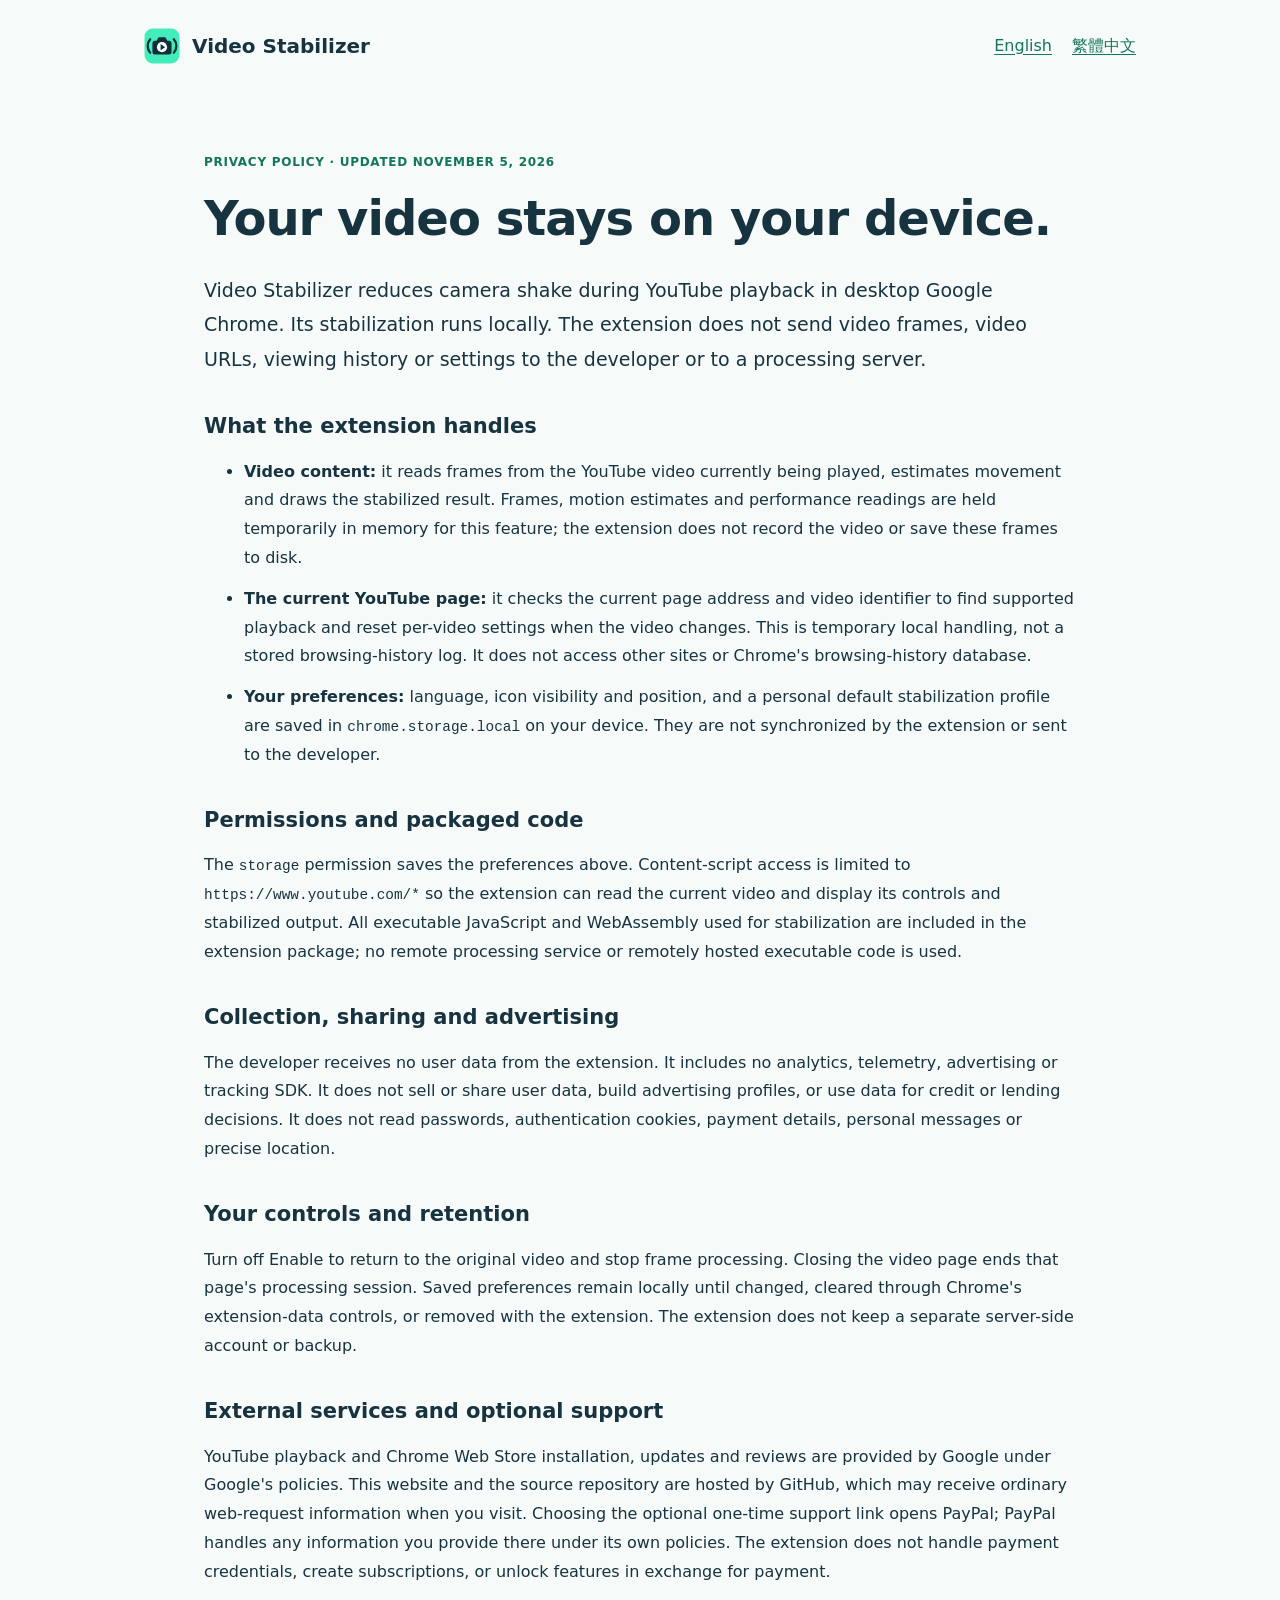
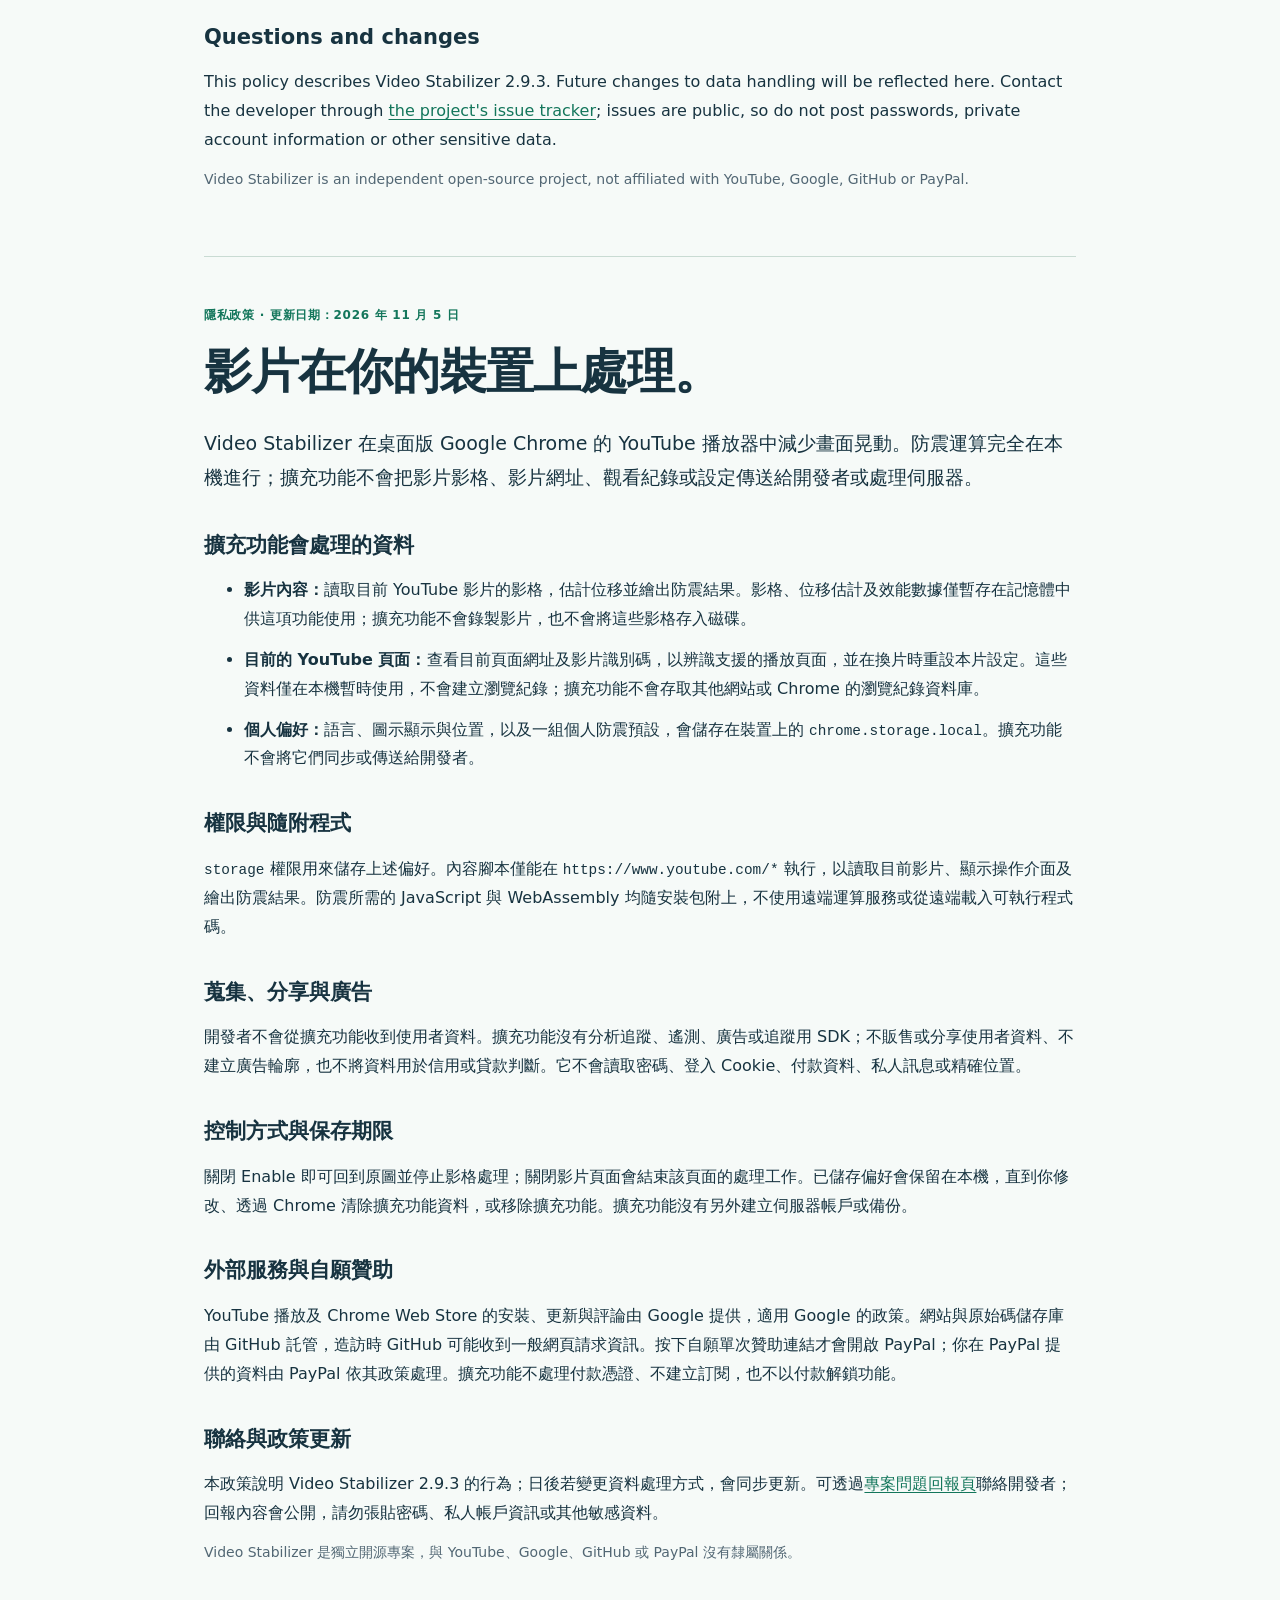
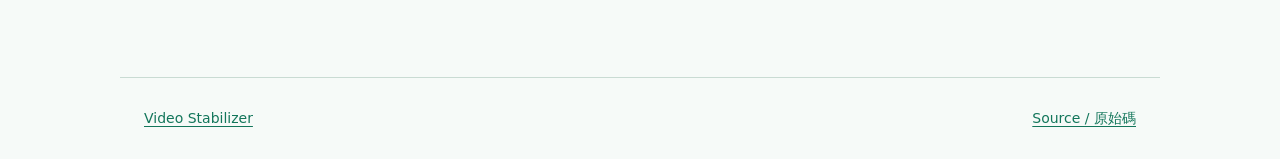
==== privacy.html @ 7af062e0 "Add privacy policy for Chrome Web Store submission Publish the English and Traditional Chinese priva" ====
<!doctype html>
<html lang="en">
<head>
  <meta charset="utf-8"><meta name="viewport" content="width=device-width,initial-scale=1">
  <meta name="description" content="Video Stabilizer privacy policy: video frames are processed locally, with no upload to the developer.">
  <meta name="referrer" content="no-referrer">
  <meta http-equiv="Content-Security-Policy" content="default-src 'none'; style-src 'self'; img-src 'self'; base-uri 'none'; form-action 'none'">
  <title>Video Stabilizer — Privacy / 隱私政策</title>
  <link rel="icon" href="icon.svg" type="image/svg+xml"><link rel="stylesheet" href="privacy.css">
</head>
<body>
  <header><a class="brand" href="index.html"><img src="icon.svg" width="36" height="36" alt="">Video Stabilizer</a><nav aria-label="Languages"><a href="#english">English</a><a href="#chinese" lang="zh-Hant">繁體中文</a></nav></header>
  <main>
    <article id="english" lang="en">
      <p class="eyebrow">PRIVACY POLICY · UPDATED NOVEMBER 5, 2026</p>
      <h1>Your video stays on your device.</h1>
      <p class="lead">Video Stabilizer reduces camera shake during YouTube playback in desktop Google Chrome. Its stabilization runs locally. The extension does not send video frames, video URLs, viewing history or settings to the developer or to a processing server.</p>
      <h2>What the extension handles</h2>
      <ul>
        <li><strong>Video content:</strong> it reads frames from the YouTube video currently being played, estimates movement and draws the stabilized result. Frames, motion estimates and performance readings are held temporarily in memory for this feature; the extension does not record the video or save these frames to disk.</li>
        <li><strong>The current YouTube page:</strong> it checks the current page address and video identifier to find supported playback and reset per-video settings when the video changes. This is temporary local handling, not a stored browsing-history log. It does not access other sites or Chrome's browsing-history database.</li>
        <li><strong>Your preferences:</strong> language, icon visibility and position, and a personal default stabilization profile are saved in <code>chrome.storage.local</code> on your device. They are not synchronized by the extension or sent to the developer.</li>
      </ul>
      <h2>Permissions and packaged code</h2>
      <p>The <code>storage</code> permission saves the preferences above. Content-script access is limited to <code>https://www.youtube.com/*</code> so the extension can read the current video and display its controls and stabilized output. All executable JavaScript and WebAssembly used for stabilization are included in the extension package; no remote processing service or remotely hosted executable code is used.</p>
      <h2>Collection, sharing and advertising</h2>
      <p>The developer receives no user data from the extension. It includes no analytics, telemetry, advertising or tracking SDK. It does not sell or share user data, build advertising profiles, or use data for credit or lending decisions. It does not read passwords, authentication cookies, payment details, personal messages or precise location.</p>
      <h2>Your controls and retention</h2>
      <p>Turn off Enable to return to the original video and stop frame processing. Closing the video page ends that page's processing session. Saved preferences remain locally until changed, cleared through Chrome's extension-data controls, or removed with the extension. The extension does not keep a separate server-side account or backup.</p>
      <h2>External services and optional support</h2>
      <p>YouTube playback and Chrome Web Store installation, updates and reviews are provided by Google under Google's policies. This website and the source repository are hosted by GitHub, which may receive ordinary web-request information when you visit. Choosing the optional one-time support link opens PayPal; PayPal handles any information you provide there under its own policies. The extension does not handle payment credentials, create subscriptions, or unlock features in exchange for payment.</p>
      <h2>Questions and changes</h2>
      <p>This policy describes Video Stabilizer 2.9.3. Future changes to data handling will be reflected here. Contact the developer through <a href="https://github.com/Trumah/YouTube-Steady/issues" rel="noreferrer">the project's issue tracker</a>; issues are public, so do not post passwords, private account information or other sensitive data.</p>
      <p class="note">Video Stabilizer is an independent open-source project, not affiliated with YouTube, Google, GitHub or PayPal.</p>
    </article>
    <article id="chinese" lang="zh-Hant">
      <p class="eyebrow">隱私政策 · 更新日期：2026 年 11 月 5 日</p>
      <h1>影片在你的裝置上處理。</h1>
      <p class="lead">Video Stabilizer 在桌面版 Google Chrome 的 YouTube 播放器中減少畫面晃動。防震運算完全在本機進行；擴充功能不會把影片影格、影片網址、觀看紀錄或設定傳送給開發者或處理伺服器。</p>
      <h2>擴充功能會處理的資料</h2>
      <ul>
        <li><strong>影片內容：</strong>讀取目前 YouTube 影片的影格，估計位移並繪出防震結果。影格、位移估計及效能數據僅暫存在記憶體中供這項功能使用；擴充功能不會錄製影片，也不會將這些影格存入磁碟。</li>
        <li><strong>目前的 YouTube 頁面：</strong>查看目前頁面網址及影片識別碼，以辨識支援的播放頁面，並在換片時重設本片設定。這些資料僅在本機暫時使用，不會建立瀏覽紀錄；擴充功能不會存取其他網站或 Chrome 的瀏覽紀錄資料庫。</li>
        <li><strong>個人偏好：</strong>語言、圖示顯示與位置，以及一組個人防震預設，會儲存在裝置上的 <code>chrome.storage.local</code>。擴充功能不會將它們同步或傳送給開發者。</li>
      </ul>
      <h2>權限與隨附程式</h2>
      <p><code>storage</code> 權限用來儲存上述偏好。內容腳本僅能在 <code>https://www.youtube.com/*</code> 執行，以讀取目前影片、顯示操作介面及繪出防震結果。防震所需的 JavaScript 與 WebAssembly 均隨安裝包附上，不使用遠端運算服務或從遠端載入可執行程式碼。</p>
      <h2>蒐集、分享與廣告</h2>
      <p>開發者不會從擴充功能收到使用者資料。擴充功能沒有分析追蹤、遙測、廣告或追蹤用 SDK；不販售或分享使用者資料、不建立廣告輪廓，也不將資料用於信用或貸款判斷。它不會讀取密碼、登入 Cookie、付款資料、私人訊息或精確位置。</p>
      <h2>控制方式與保存期限</h2>
      <p>關閉 Enable 即可回到原圖並停止影格處理；關閉影片頁面會結束該頁面的處理工作。已儲存偏好會保留在本機，直到你修改、透過 Chrome 清除擴充功能資料，或移除擴充功能。擴充功能沒有另外建立伺服器帳戶或備份。</p>
      <h2>外部服務與自願贊助</h2>
      <p>YouTube 播放及 Chrome Web Store 的安裝、更新與評論由 Google 提供，適用 Google 的政策。網站與原始碼儲存庫由 GitHub 託管，造訪時 GitHub 可能收到一般網頁請求資訊。按下自願單次贊助連結才會開啟 PayPal；你在 PayPal 提供的資料由 PayPal 依其政策處理。擴充功能不處理付款憑證、不建立訂閱，也不以付款解鎖功能。</p>
      <h2>聯絡與政策更新</h2>
      <p>本政策說明 Video Stabilizer 2.9.3 的行為；日後若變更資料處理方式，會同步更新。可透過<a href="https://github.com/Trumah/YouTube-Steady/issues" rel="noreferrer">專案問題回報頁</a>聯絡開發者；回報內容會公開，請勿張貼密碼、私人帳戶資訊或其他敏感資料。</p>
      <p class="note">Video Stabilizer 是獨立開源專案，與 YouTube、Google、GitHub 或 PayPal 沒有隸屬關係。</p>
    </article>
  </main>
  <footer><a href="index.html">Video Stabilizer</a><a href="https://github.com/Trumah/YouTube-Steady" rel="noreferrer">Source / 原始碼</a></footer>
</body>
</html>
---- privacy.css ----
:root{color-scheme:light;--ink:#173340;--muted:#526774;--green:#13765b}
*{box-sizing:border-box}html{scroll-behavior:smooth;scroll-padding-top:24px}
body{margin:0;background:#f6faf8;color:var(--ink);font:16px/1.8 system-ui,"Segoe UI","Microsoft JhengHei",sans-serif}
a{color:var(--green);text-underline-offset:3px}a:focus-visible{outline:3px solid var(--green);outline-offset:4px}
header,footer{max-width:1040px;margin:auto;padding:28px 24px;display:flex;align-items:center;justify-content:space-between;gap:20px;flex-wrap:wrap}
.brand{display:flex;align-items:center;gap:12px;font-size:20px;font-weight:700;text-decoration:none;color:var(--ink)}nav{display:flex;gap:20px}
main{max-width:920px;margin:12px auto 48px;padding:0 24px}article{padding:36px 0 52px}article+article{border-top:1px solid #c9dbd3}
.eyebrow{color:var(--green);font-size:12px;letter-spacing:.06em;font-weight:700}h1{font-size:clamp(30px,5vw,48px);line-height:1.2;letter-spacing:-.02em;margin:16px 0 26px}
h2{font-size:21px;margin:32px 0 10px}.lead{font-size:19px}p,ul{margin:12px 0}li{margin:12px 0}code{font-size:.9em;overflow-wrap:anywhere}.note,footer{color:var(--muted);font-size:14px}footer{border-top:1px solid #c9dbd3}
@media(max-width:540px){header,footer{padding:20px}main{padding:0 20px}article{padding-top:20px}ul{padding-left:23px}}
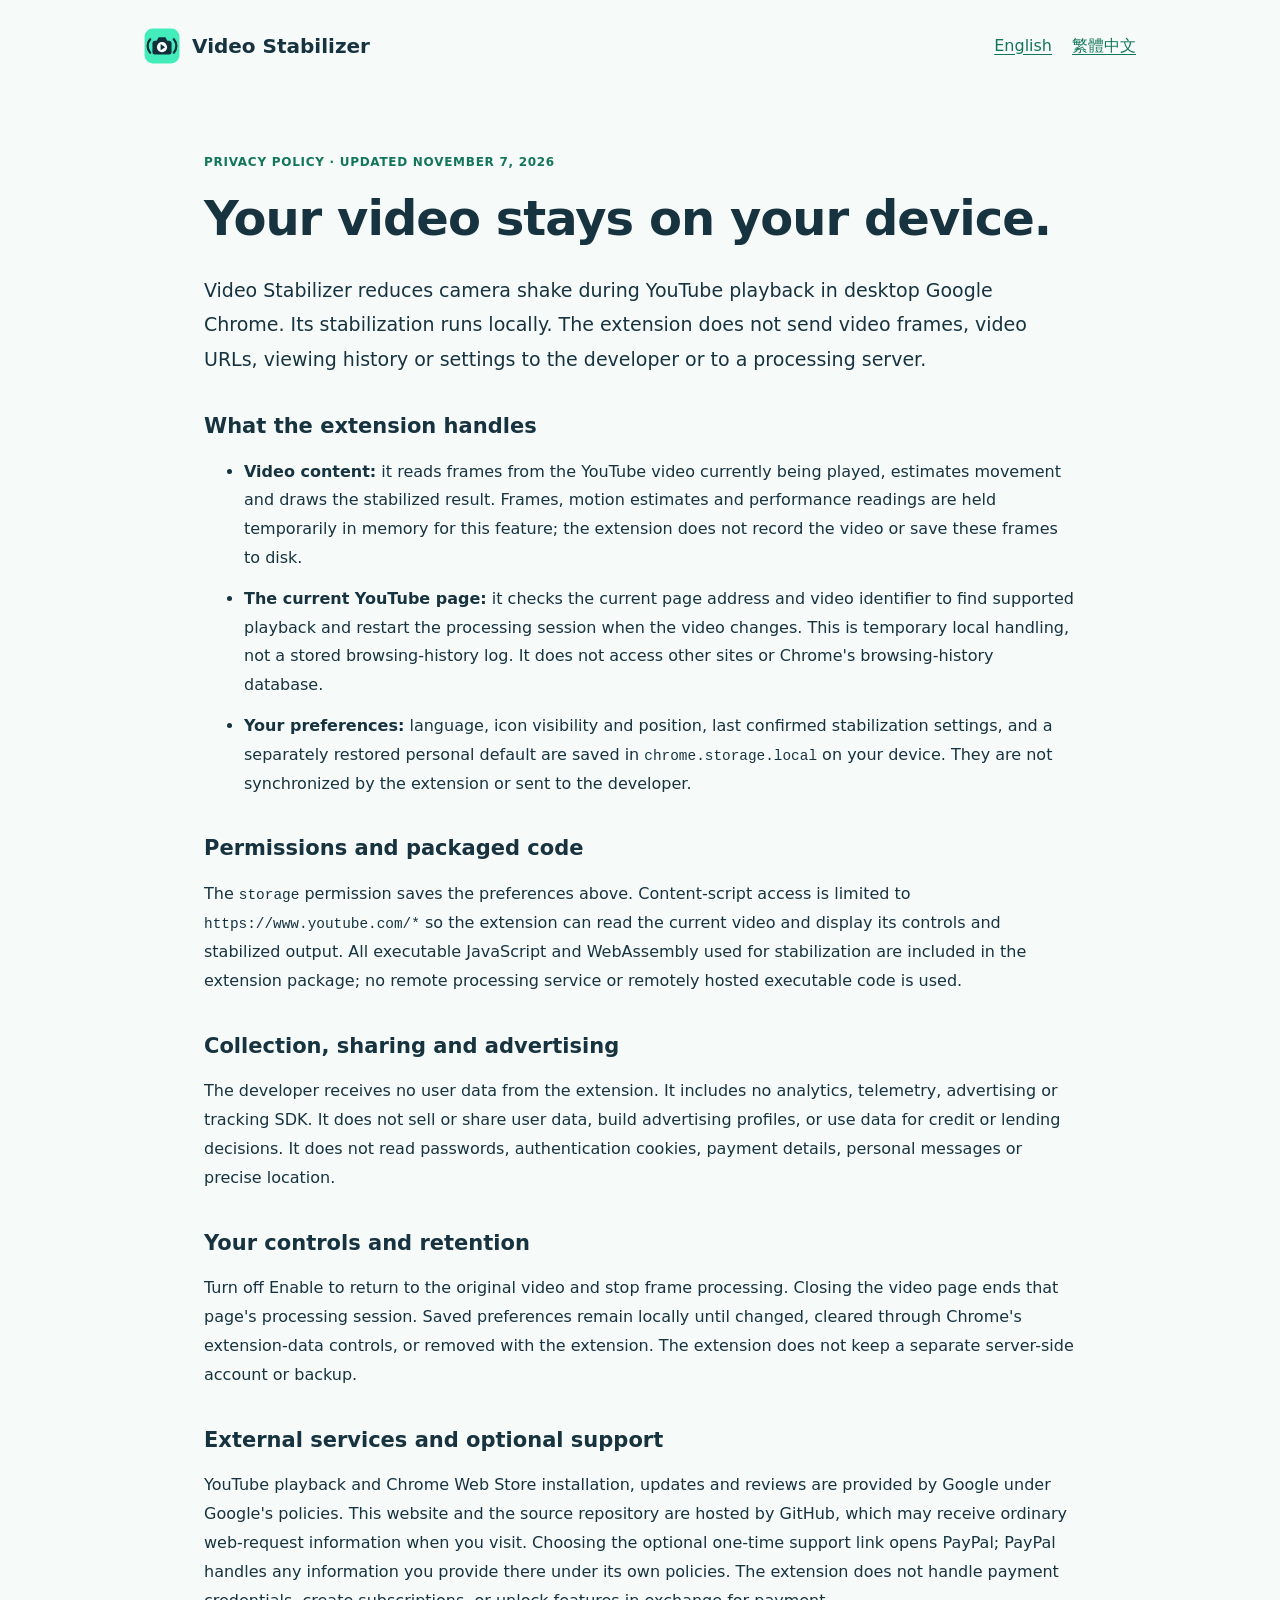
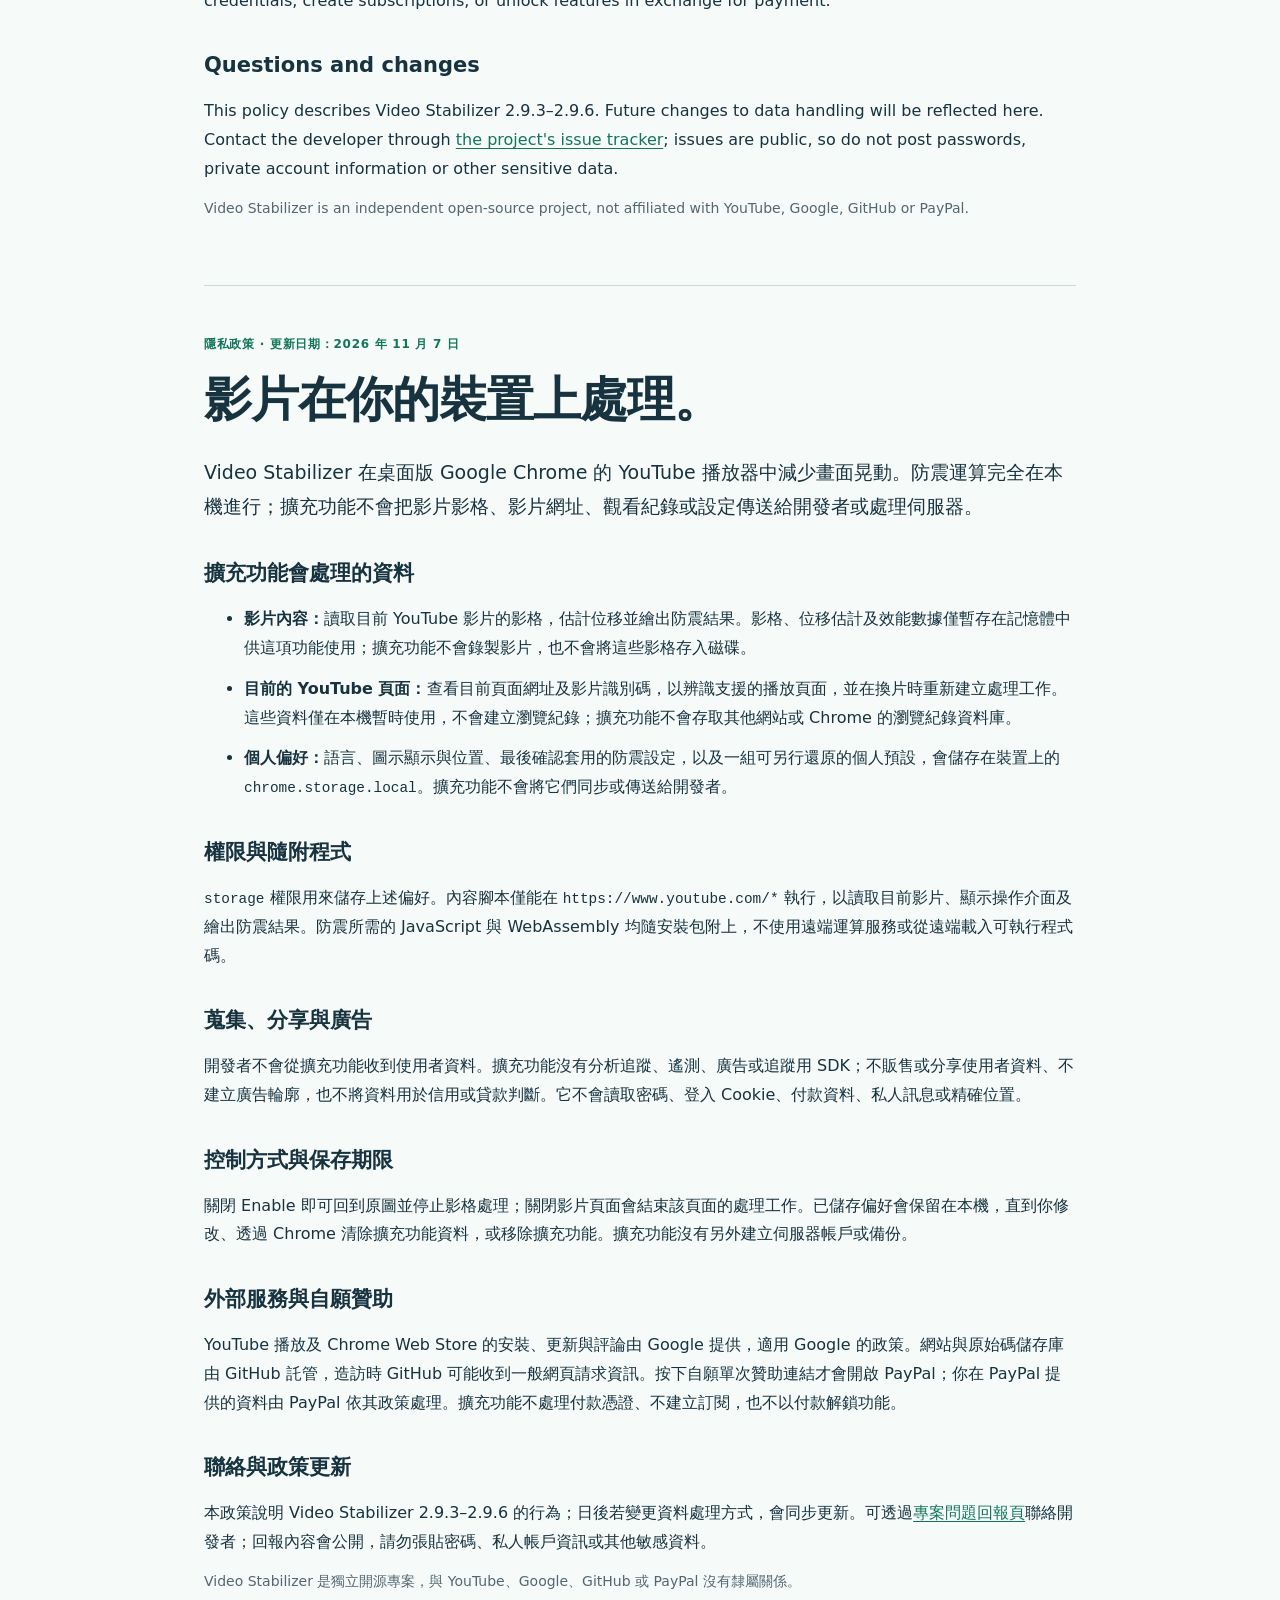
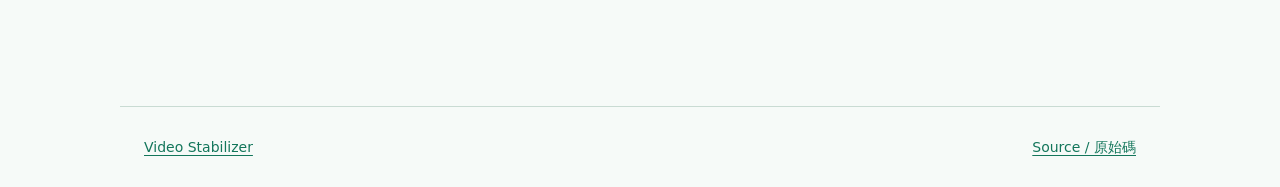
==== commit 31039b2d: "Publish Video Stabilizer 2.9.6 packages and matching source Publish the tested 2.9.6 installer, comp" ====
--- a/privacy.html
+++ b/privacy.html
@@ -12,14 +12,14 @@
   <header><a class="brand" href="index.html"><img src="icon.svg" width="36" height="36" alt="">Video Stabilizer</a><nav aria-label="Languages"><a href="#english">English</a><a href="#chinese" lang="zh-Hant">繁體中文</a></nav></header>
   <main>
     <article id="english" lang="en">
-      <p class="eyebrow">PRIVACY POLICY · UPDATED NOVEMBER 5, 2026</p>
+      <p class="eyebrow">PRIVACY POLICY · UPDATED NOVEMBER 7, 2026</p>
       <h1>Your video stays on your device.</h1>
       <p class="lead">Video Stabilizer reduces camera shake during YouTube playback in desktop Google Chrome. Its stabilization runs locally. The extension does not send video frames, video URLs, viewing history or settings to the developer or to a processing server.</p>
       <h2>What the extension handles</h2>
       <ul>
         <li><strong>Video content:</strong> it reads frames from the YouTube video currently being played, estimates movement and draws the stabilized result. Frames, motion estimates and performance readings are held temporarily in memory for this feature; the extension does not record the video or save these frames to disk.</li>
-        <li><strong>The current YouTube page:</strong> it checks the current page address and video identifier to find supported playback and reset per-video settings when the video changes. This is temporary local handling, not a stored browsing-history log. It does not access other sites or Chrome's browsing-history database.</li>
-        <li><strong>Your preferences:</strong> language, icon visibility and position, and a personal default stabilization profile are saved in <code>chrome.storage.local</code> on your device. They are not synchronized by the extension or sent to the developer.</li>
+        <li><strong>The current YouTube page:</strong> it checks the current page address and video identifier to find supported playback and restart the processing session when the video changes. This is temporary local handling, not a stored browsing-history log. It does not access other sites or Chrome's browsing-history database.</li>
+        <li><strong>Your preferences:</strong> language, icon visibility and position, last confirmed stabilization settings, and a separately restored personal default are saved in <code>chrome.storage.local</code> on your device. They are not synchronized by the extension or sent to the developer.</li>
       </ul>
       <h2>Permissions and packaged code</h2>
       <p>The <code>storage</code> permission saves the preferences above. Content-script access is limited to <code>https://www.youtube.com/*</code> so the extension can read the current video and display its controls and stabilized output. All executable JavaScript and WebAssembly used for stabilization are included in the extension package; no remote processing service or remotely hosted executable code is used.</p>
@@ -30,18 +30,18 @@
       <h2>External services and optional support</h2>
       <p>YouTube playback and Chrome Web Store installation, updates and reviews are provided by Google under Google's policies. This website and the source repository are hosted by GitHub, which may receive ordinary web-request information when you visit. Choosing the optional one-time support link opens PayPal; PayPal handles any information you provide there under its own policies. The extension does not handle payment credentials, create subscriptions, or unlock features in exchange for payment.</p>
       <h2>Questions and changes</h2>
-      <p>This policy describes Video Stabilizer 2.9.3. Future changes to data handling will be reflected here. Contact the developer through <a href="https://github.com/Trumah/YouTube-Steady/issues" rel="noreferrer">the project's issue tracker</a>; issues are public, so do not post passwords, private account information or other sensitive data.</p>
+      <p>This policy describes Video Stabilizer 2.9.3–2.9.6. Future changes to data handling will be reflected here. Contact the developer through <a href="https://github.com/Trumah/YouTube-Steady/issues" rel="noreferrer">the project's issue tracker</a>; issues are public, so do not post passwords, private account information or other sensitive data.</p>
       <p class="note">Video Stabilizer is an independent open-source project, not affiliated with YouTube, Google, GitHub or PayPal.</p>
     </article>
     <article id="chinese" lang="zh-Hant">
-      <p class="eyebrow">隱私政策 · 更新日期：2026 年 11 月 5 日</p>
+      <p class="eyebrow">隱私政策 · 更新日期：2026 年 11 月 7 日</p>
       <h1>影片在你的裝置上處理。</h1>
       <p class="lead">Video Stabilizer 在桌面版 Google Chrome 的 YouTube 播放器中減少畫面晃動。防震運算完全在本機進行；擴充功能不會把影片影格、影片網址、觀看紀錄或設定傳送給開發者或處理伺服器。</p>
       <h2>擴充功能會處理的資料</h2>
       <ul>
         <li><strong>影片內容：</strong>讀取目前 YouTube 影片的影格，估計位移並繪出防震結果。影格、位移估計及效能數據僅暫存在記憶體中供這項功能使用；擴充功能不會錄製影片，也不會將這些影格存入磁碟。</li>
-        <li><strong>目前的 YouTube 頁面：</strong>查看目前頁面網址及影片識別碼，以辨識支援的播放頁面，並在換片時重設本片設定。這些資料僅在本機暫時使用，不會建立瀏覽紀錄；擴充功能不會存取其他網站或 Chrome 的瀏覽紀錄資料庫。</li>
-        <li><strong>個人偏好：</strong>語言、圖示顯示與位置，以及一組個人防震預設，會儲存在裝置上的 <code>chrome.storage.local</code>。擴充功能不會將它們同步或傳送給開發者。</li>
+        <li><strong>目前的 YouTube 頁面：</strong>查看目前頁面網址及影片識別碼，以辨識支援的播放頁面，並在換片時重新建立處理工作。這些資料僅在本機暫時使用，不會建立瀏覽紀錄；擴充功能不會存取其他網站或 Chrome 的瀏覽紀錄資料庫。</li>
+        <li><strong>個人偏好：</strong>語言、圖示顯示與位置、最後確認套用的防震設定，以及一組可另行還原的個人預設，會儲存在裝置上的 <code>chrome.storage.local</code>。擴充功能不會將它們同步或傳送給開發者。</li>
       </ul>
       <h2>權限與隨附程式</h2>
       <p><code>storage</code> 權限用來儲存上述偏好。內容腳本僅能在 <code>https://www.youtube.com/*</code> 執行，以讀取目前影片、顯示操作介面及繪出防震結果。防震所需的 JavaScript 與 WebAssembly 均隨安裝包附上，不使用遠端運算服務或從遠端載入可執行程式碼。</p>
@@ -52,7 +52,7 @@
       <h2>外部服務與自願贊助</h2>
       <p>YouTube 播放及 Chrome Web Store 的安裝、更新與評論由 Google 提供，適用 Google 的政策。網站與原始碼儲存庫由 GitHub 託管，造訪時 GitHub 可能收到一般網頁請求資訊。按下自願單次贊助連結才會開啟 PayPal；你在 PayPal 提供的資料由 PayPal 依其政策處理。擴充功能不處理付款憑證、不建立訂閱，也不以付款解鎖功能。</p>
       <h2>聯絡與政策更新</h2>
-      <p>本政策說明 Video Stabilizer 2.9.3 的行為；日後若變更資料處理方式，會同步更新。可透過<a href="https://github.com/Trumah/YouTube-Steady/issues" rel="noreferrer">專案問題回報頁</a>聯絡開發者；回報內容會公開，請勿張貼密碼、私人帳戶資訊或其他敏感資料。</p>
+      <p>本政策說明 Video Stabilizer 2.9.3–2.9.6 的行為；日後若變更資料處理方式，會同步更新。可透過<a href="https://github.com/Trumah/YouTube-Steady/issues" rel="noreferrer">專案問題回報頁</a>聯絡開發者；回報內容會公開，請勿張貼密碼、私人帳戶資訊或其他敏感資料。</p>
       <p class="note">Video Stabilizer 是獨立開源專案，與 YouTube、Google、GitHub 或 PayPal 沒有隸屬關係。</p>
     </article>
   </main>
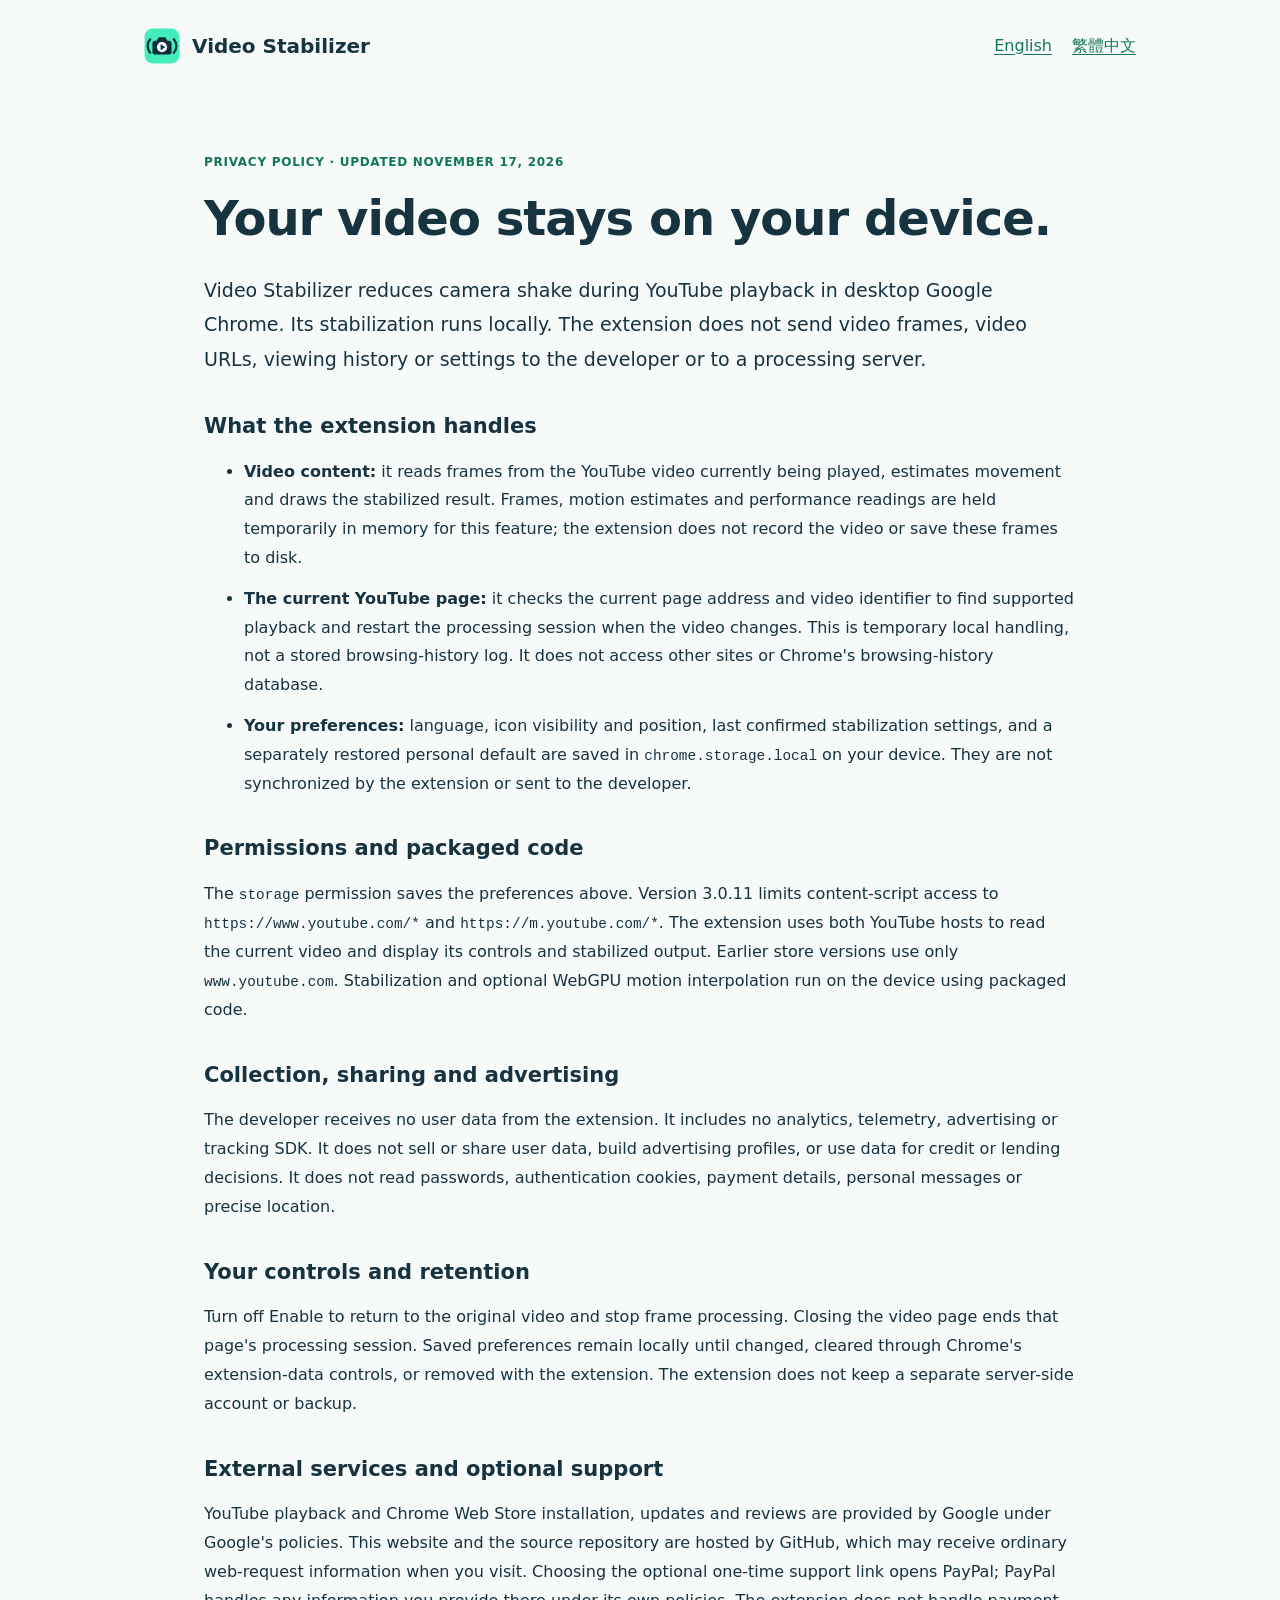
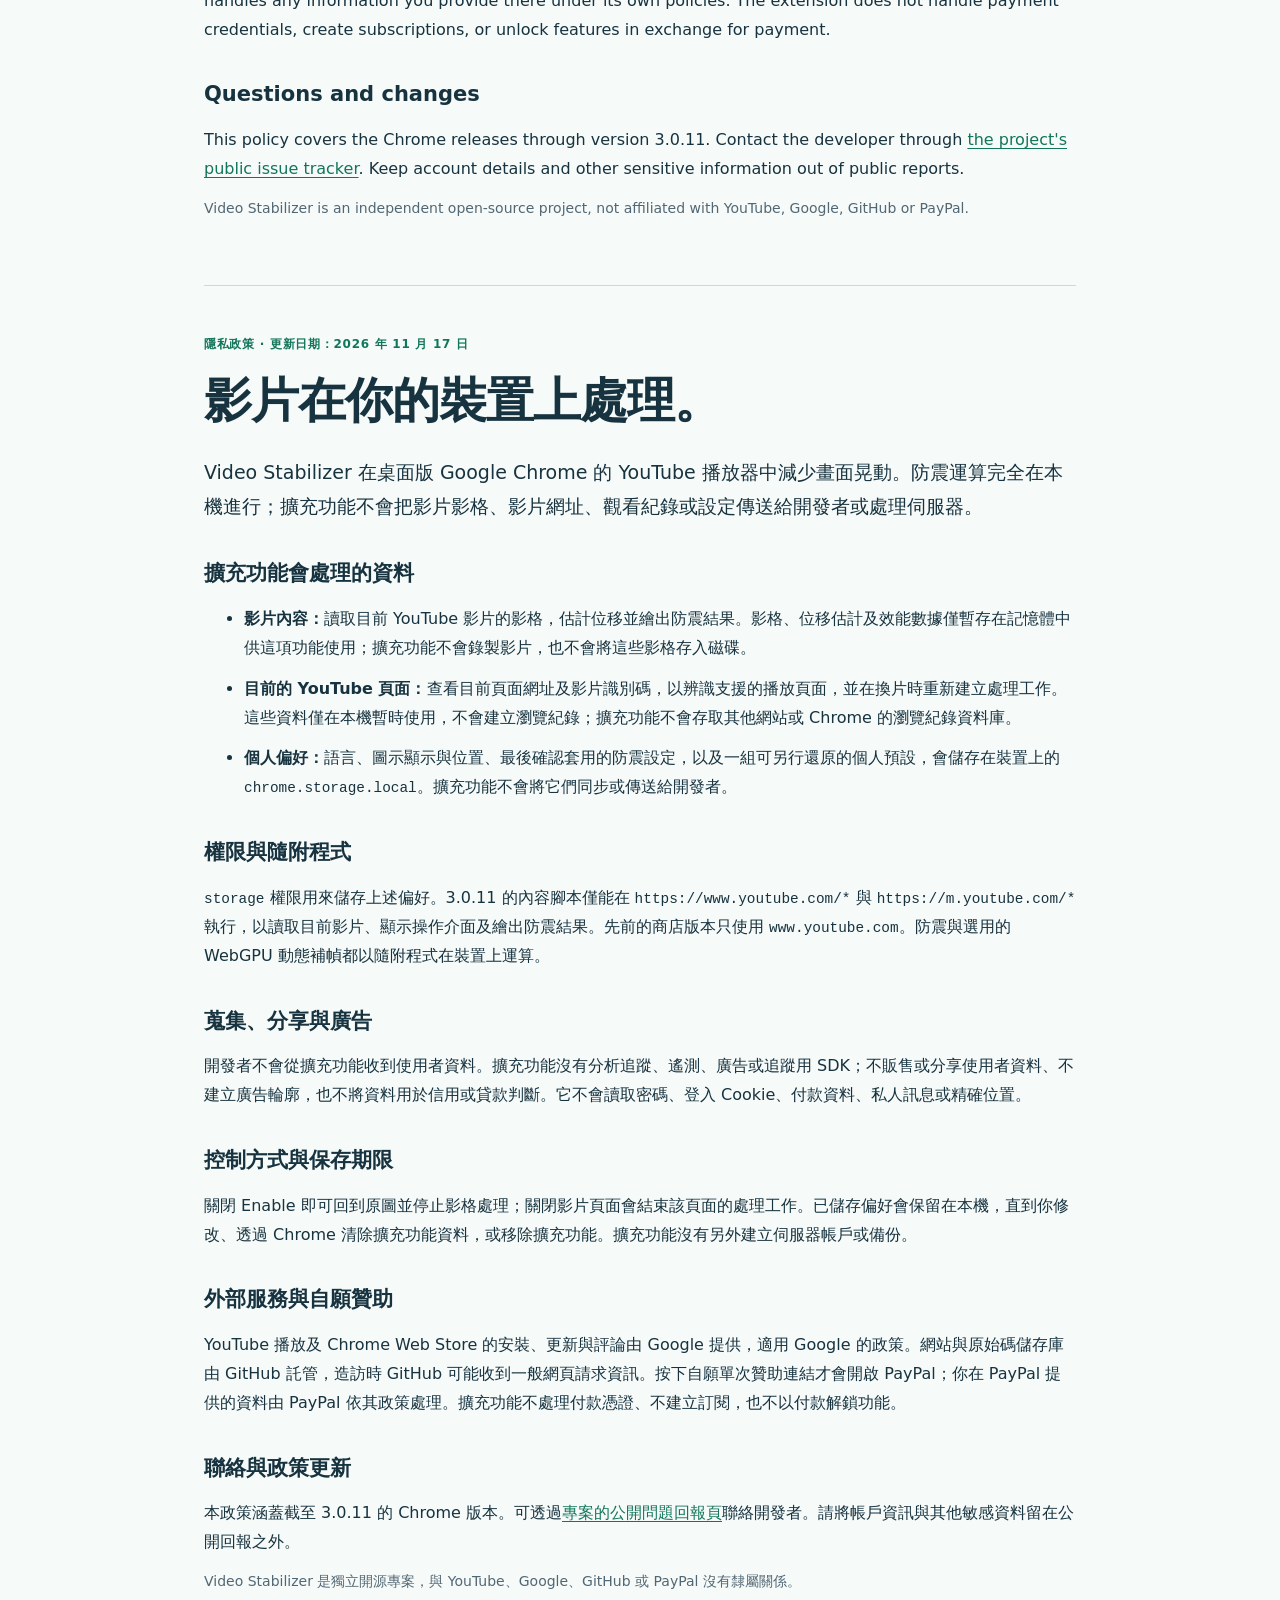
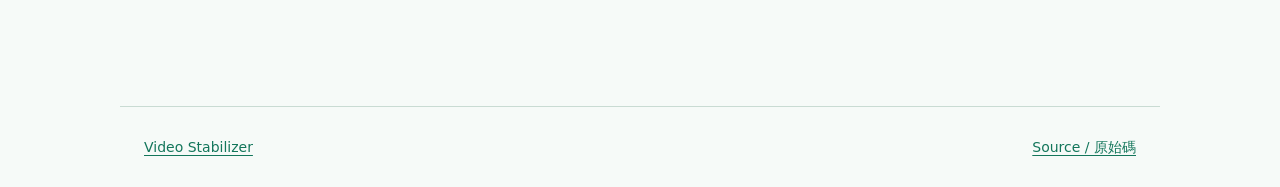
==== commit cb182353: "Publish Video Stabilizer 3.0.11 downloads Publish matched Chrome and source archives with a versione" ====
--- a/privacy.html
+++ b/privacy.html
@@ -12,7 +12,7 @@
   <header><a class="brand" href="index.html"><img src="icon.svg" width="36" height="36" alt="">Video Stabilizer</a><nav aria-label="Languages"><a href="#english">English</a><a href="#chinese" lang="zh-Hant">繁體中文</a></nav></header>
   <main>
     <article id="english" lang="en">
-      <p class="eyebrow">PRIVACY POLICY · UPDATED NOVEMBER 7, 2026</p>
+      <p class="eyebrow">PRIVACY POLICY · UPDATED NOVEMBER 17, 2026</p>
       <h1>Your video stays on your device.</h1>
       <p class="lead">Video Stabilizer reduces camera shake during YouTube playback in desktop Google Chrome. Its stabilization runs locally. The extension does not send video frames, video URLs, viewing history or settings to the developer or to a processing server.</p>
       <h2>What the extension handles</h2>
@@ -22,7 +22,7 @@
         <li><strong>Your preferences:</strong> language, icon visibility and position, last confirmed stabilization settings, and a separately restored personal default are saved in <code>chrome.storage.local</code> on your device. They are not synchronized by the extension or sent to the developer.</li>
       </ul>
       <h2>Permissions and packaged code</h2>
-      <p>The <code>storage</code> permission saves the preferences above. Content-script access is limited to <code>https://www.youtube.com/*</code> so the extension can read the current video and display its controls and stabilized output. All executable JavaScript and WebAssembly used for stabilization are included in the extension package; no remote processing service or remotely hosted executable code is used.</p>
+      <p>The <code>storage</code> permission saves the preferences above. Version 3.0.11 limits content-script access to <code>https://www.youtube.com/*</code> and <code>https://m.youtube.com/*</code>. The extension uses both YouTube hosts to read the current video and display its controls and stabilized output. Earlier store versions use only <code>www.youtube.com</code>. Stabilization and optional WebGPU motion interpolation run on the device using packaged code.</p>
       <h2>Collection, sharing and advertising</h2>
       <p>The developer receives no user data from the extension. It includes no analytics, telemetry, advertising or tracking SDK. It does not sell or share user data, build advertising profiles, or use data for credit or lending decisions. It does not read passwords, authentication cookies, payment details, personal messages or precise location.</p>
       <h2>Your controls and retention</h2>
@@ -30,11 +30,11 @@
       <h2>External services and optional support</h2>
       <p>YouTube playback and Chrome Web Store installation, updates and reviews are provided by Google under Google's policies. This website and the source repository are hosted by GitHub, which may receive ordinary web-request information when you visit. Choosing the optional one-time support link opens PayPal; PayPal handles any information you provide there under its own policies. The extension does not handle payment credentials, create subscriptions, or unlock features in exchange for payment.</p>
       <h2>Questions and changes</h2>
-      <p>This policy describes Video Stabilizer 2.9.3–2.9.6. Future changes to data handling will be reflected here. Contact the developer through <a href="https://github.com/Trumah/YouTube-Steady/issues" rel="noreferrer">the project's issue tracker</a>; issues are public, so do not post passwords, private account information or other sensitive data.</p>
+      <p>This policy covers the Chrome releases through version 3.0.11. Contact the developer through <a href="https://github.com/Trumah/YouTube-Steady/issues" rel="noreferrer">the project's public issue tracker</a>. Keep account details and other sensitive information out of public reports.</p>
       <p class="note">Video Stabilizer is an independent open-source project, not affiliated with YouTube, Google, GitHub or PayPal.</p>
     </article>
     <article id="chinese" lang="zh-Hant">
-      <p class="eyebrow">隱私政策 · 更新日期：2026 年 11 月 7 日</p>
+      <p class="eyebrow">隱私政策 · 更新日期：2026 年 11 月 17 日</p>
       <h1>影片在你的裝置上處理。</h1>
       <p class="lead">Video Stabilizer 在桌面版 Google Chrome 的 YouTube 播放器中減少畫面晃動。防震運算完全在本機進行；擴充功能不會把影片影格、影片網址、觀看紀錄或設定傳送給開發者或處理伺服器。</p>
       <h2>擴充功能會處理的資料</h2>
@@ -44,7 +44,7 @@
         <li><strong>個人偏好：</strong>語言、圖示顯示與位置、最後確認套用的防震設定，以及一組可另行還原的個人預設，會儲存在裝置上的 <code>chrome.storage.local</code>。擴充功能不會將它們同步或傳送給開發者。</li>
       </ul>
       <h2>權限與隨附程式</h2>
-      <p><code>storage</code> 權限用來儲存上述偏好。內容腳本僅能在 <code>https://www.youtube.com/*</code> 執行，以讀取目前影片、顯示操作介面及繪出防震結果。防震所需的 JavaScript 與 WebAssembly 均隨安裝包附上，不使用遠端運算服務或從遠端載入可執行程式碼。</p>
+      <p><code>storage</code> 權限用來儲存上述偏好。3.0.11 的內容腳本僅能在 <code>https://www.youtube.com/*</code> 與 <code>https://m.youtube.com/*</code> 執行，以讀取目前影片、顯示操作介面及繪出防震結果。先前的商店版本只使用 <code>www.youtube.com</code>。防震與選用的 WebGPU 動態補幀都以隨附程式在裝置上運算。</p>
       <h2>蒐集、分享與廣告</h2>
       <p>開發者不會從擴充功能收到使用者資料。擴充功能沒有分析追蹤、遙測、廣告或追蹤用 SDK；不販售或分享使用者資料、不建立廣告輪廓，也不將資料用於信用或貸款判斷。它不會讀取密碼、登入 Cookie、付款資料、私人訊息或精確位置。</p>
       <h2>控制方式與保存期限</h2>
@@ -52,7 +52,7 @@
       <h2>外部服務與自願贊助</h2>
       <p>YouTube 播放及 Chrome Web Store 的安裝、更新與評論由 Google 提供，適用 Google 的政策。網站與原始碼儲存庫由 GitHub 託管，造訪時 GitHub 可能收到一般網頁請求資訊。按下自願單次贊助連結才會開啟 PayPal；你在 PayPal 提供的資料由 PayPal 依其政策處理。擴充功能不處理付款憑證、不建立訂閱，也不以付款解鎖功能。</p>
       <h2>聯絡與政策更新</h2>
-      <p>本政策說明 Video Stabilizer 2.9.3–2.9.6 的行為；日後若變更資料處理方式，會同步更新。可透過<a href="https://github.com/Trumah/YouTube-Steady/issues" rel="noreferrer">專案問題回報頁</a>聯絡開發者；回報內容會公開，請勿張貼密碼、私人帳戶資訊或其他敏感資料。</p>
+      <p>本政策涵蓋截至 3.0.11 的 Chrome 版本。可透過<a href="https://github.com/Trumah/YouTube-Steady/issues" rel="noreferrer">專案的公開問題回報頁</a>聯絡開發者。請將帳戶資訊與其他敏感資料留在公開回報之外。</p>
       <p class="note">Video Stabilizer 是獨立開源專案，與 YouTube、Google、GitHub 或 PayPal 沒有隸屬關係。</p>
     </article>
   </main>
